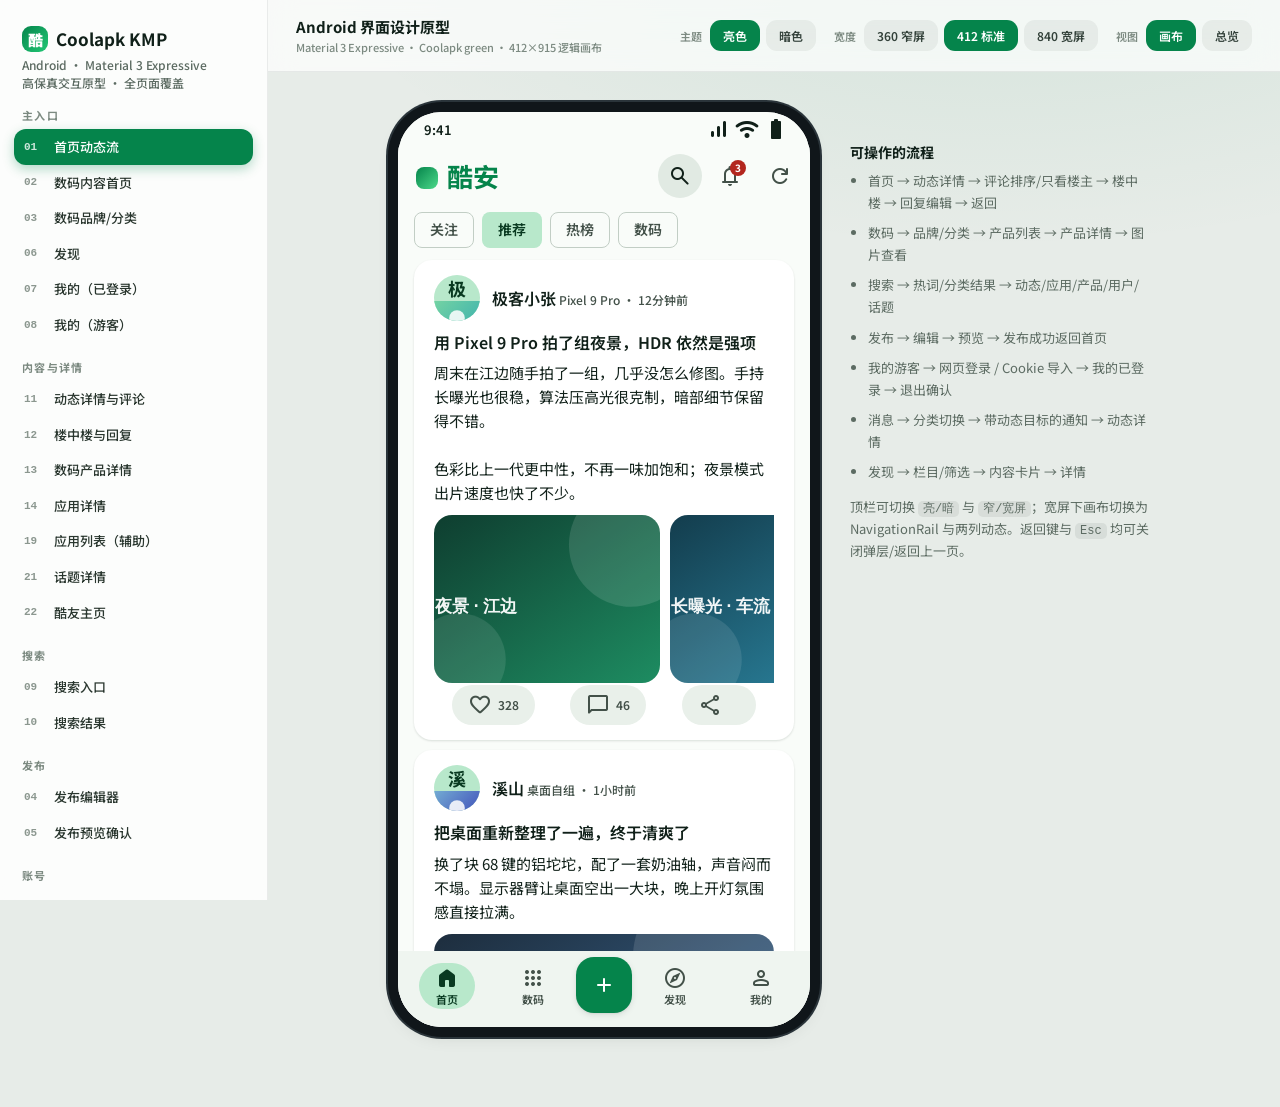
==== docs/design/prototype/index.html @ 5c1fb680 "fix(android): 网页版兜底失败时透出真实原因并加日志 用户反馈兜底仍失败但只看到「网页版动态也未能加载」，看不出原因。补齐可诊断性， 并修掉一个真实的文案缺口：  - 动态本身不可见时（如" ====
<!DOCTYPE html>
<html lang="zh-CN" data-theme="light">
<head>
  <meta charset="UTF-8">
  <meta name="viewport" content="width=device-width, initial-scale=1.0">
  <title>Coolapk KMP · Android 界面设计原型（Material 3 Expressive）</title>
  <link rel="preconnect" href="https://fonts.googleapis.com">
  <link rel="preconnect" href="https://fonts.gstatic.com" crossorigin>
  <link href="https://fonts.googleapis.com/css2?family=Material+Symbols+Rounded:opsz,wght,FILL,GRAD@20..48,100..700,0..1,-50..200&display=swap" rel="stylesheet">
  <link href="https://fonts.googleapis.com/css2?family=Noto+Sans+SC:wght@400;500;700;900&display=swap" rel="stylesheet">
  <link rel="stylesheet" href="styles.css">
</head>
<body data-view="canvas">

  <div class="shell">
    <!-- 页面目录 -->
    <aside class="catalog">
      <h1><span class="brand-mark">酷</span>Coolapk KMP</h1>
      <div class="sub">Android · Material 3 Expressive<br>高保真交互原型 · 全页面覆盖</div>
      <div id="catalog-list"></div>
      <div class="group-label">说明</div>
      <div style="padding:0 8px;font:400 12px/1.7 var(--font);color:#66746B">
        画布内为虚构演示数据，所有发布、登录、点赞均为原型反馈，不调用真实接口。
      </div>
    </aside>

    <!-- 舞台 -->
    <main class="stage">
      <header class="toolbar">
        <div class="title">
          Android 界面设计原型
          <small>Material 3 Expressive · Coolapk green · 412×915 逻辑画布</small>
        </div>
        <div class="ctl-group">
          <span>主题</span>
          <button class="ctl active" data-vtheme="light">亮色</button>
          <button class="ctl" data-vtheme="dark">暗色</button>
        </div>
        <div class="ctl-group">
          <span>宽度</span>
          <button class="ctl" data-vwidth="360">360 窄屏</button>
          <button class="ctl active" data-vwidth="412">412 标准</button>
          <button class="ctl" data-vwidth="840">840 宽屏</button>
        </div>
        <div class="ctl-group">
          <span>视图</span>
          <button class="ctl active" data-vview="canvas">画布</button>
          <button class="ctl" data-vview="overview">总览</button>
        </div>
      </header>

      <div class="stage-body">
        <div class="device-wrap">
          <div class="device" id="device" data-width="412"></div>
        </div>
        <div class="stage-note">
          <h3>可操作的流程</h3>
          <ul>
            <li>首页 → 动态详情 → 评论排序/只看楼主 → 楼中楼 → 回复编辑 → 返回</li>
            <li>数码 → 品牌/分类 → 产品列表 → 产品详情 → 图片查看</li>
            <li>搜索 → 热词/分类结果 → 动态/应用/产品/用户/话题</li>
            <li>发布 → 编辑 → 预览 → 发布成功返回首页</li>
            <li>我的游客 → 网页登录 / Cookie 导入 → 我的已登录 → 退出确认</li>
            <li>消息 → 分类切换 → 带动态目标的通知 → 动态详情</li>
            <li>发现 → 栏目/筛选 → 内容卡片 → 详情</li>
          </ul>
          <p>顶栏可切换 <code>亮/暗</code> 与 <code>窄/宽屏</code>；宽屏下画布切换为 NavigationRail 与两列动态。返回键与 <code>Esc</code> 均可关闭弹层/返回上一页。</p>
        </div>
      </div>

      <div class="overview" id="overview"></div>
    </main>
  </div>

  <script src="app.js"></script>
</body>
</html>
---- docs/design/prototype/styles.css ----
/* =========================================================================
   Coolapk KMP · Android Material 3 Expressive 原型
   设计令牌 + 组件样式。画布外为浏览器壳，画布内模拟原生 Android。
   ========================================================================= */

/* ---------- 设计令牌 ---------- */
:root {
  /* 品牌色 · 亮色 */
  --primary: #05844B;
  --on-primary: #FFFFFF;
  --primary-container: #D1F5DF;
  --on-primary-container: #102019;
  --secondary: #2E7D5B;
  --on-secondary: #FFFFFF;
  --secondary-container: #B8E8CB;
  --on-secondary-container: #093A21;
  --tertiary: #7B5C30;
  --on-tertiary: #FFFFFF;
  --tertiary-container: #FFE1B2;
  --on-tertiary-container: #412900;

  --background: #F9FCF9;
  --surface: #F9FCF9;
  --surface-lowest: #FFFFFF;
  --surface-low: #F3F8F4;
  --surface-container: #EFF5F0;
  --surface-high: #E9F0EA;
  --surface-highest: #E1EAE3;

  --on-surface: #102019;
  --on-surface-variant: #435149;
  --outline: #738278;
  --outline-variant: #C2CEC5;
  --scrim: rgba(16, 32, 25, 0.42);

  --error: #B3261E;
  --error-container: #F9DEDC;
  --on-error-container: #410E0B;

  /* 形状层级 */
  --r-xs: 8px;
  --r-sm: 12px;
  --r-md: 18px;
  --r-lg: 26px;
  --r-xl: 34px;
  --r-full: 999px;

  /* 间距 */
  --sp-1: 4px;
  --sp-2: 8px;
  --sp-3: 12px;
  --sp-4: 16px;
  --sp-5: 20px;
  --sp-6: 24px;
  --sp-8: 32px;

  /* 字号层级 */
  --t-display: 600 40px/1.15 var(--font);
  --t-headline-lg: 600 30px/1.2 var(--font);
  --t-headline-sm: 600 24px/1.25 var(--font);
  --t-title-lg: 600 22px/1.3 var(--font);
  --t-title-md: 600 16px/1.4 var(--font);
  --t-body-lg: 400 15px/1.6 var(--font);
  --t-body-md: 400 14px/1.55 var(--font);
  --t-label-lg: 500 14px/1.4 var(--font);
  --t-label-md: 500 12px/1.35 var(--font);
  --t-label-sm: 600 11px/1.3 var(--font);

  --font: "Noto Sans SC", -apple-system, BlinkMacSystemFont, "PingFang SC",
    "HarmonyOS Sans SC", "Microsoft YaHei", sans-serif;
  --font-mono: "SF Mono", ui-monospace, "Roboto Mono", monospace;

  /* 动效 */
  --motion: cubic-bezier(0.2, 0, 0, 1);
  --motion-fast: 160ms var(--motion);
  --motion-mid: 260ms var(--motion);
  --motion-slow: 420ms var(--motion);

  --shadow-1: 0 1px 2px rgba(16, 32, 25, 0.08), 0 1px 3px rgba(16, 32, 25, 0.06);
  --shadow-2: 0 2px 6px rgba(16, 32, 25, 0.10), 0 1px 2px rgba(16, 32, 25, 0.06);
  --shadow-3: 0 6px 20px rgba(16, 32, 25, 0.16), 0 2px 6px rgba(16, 32, 25, 0.08);
}

[data-theme="dark"] {
  --primary: #22C875;
  --on-primary: #00391D;
  --primary-container: #173A29;
  --on-primary-container: #B5F2C9;
  --secondary: #8BD5A5;
  --on-secondary: #093A21;
  --secondary-container: #244B34;
  --on-secondary-container: #B6DDC0;
  --tertiary: #EDC58E;
  --on-tertiary: #462D00;
  --tertiary-container: #5D421B;
  --on-tertiary-container: #FFDEAD;

  --background: #101512;
  --surface: #101512;
  --surface-lowest: #0B100D;
  --surface-low: #151D18;
  --surface-container: #19221C;
  --surface-high: #232D26;
  --surface-highest: #2D382F;

  --on-surface: #E0E9E1;
  --on-surface-variant: #B9C9BC;
  --outline: #899B8D;
  --outline-variant: #3D4A40;
  --scrim: rgba(0, 0, 0, 0.6);

  --error: #F2B8B5;
  --error-container: #8C1D18;
  --on-error-container: #F9DEDC;

  --shadow-1: 0 1px 2px rgba(0, 0, 0, 0.4);
  --shadow-2: 0 2px 8px rgba(0, 0, 0, 0.5);
  --shadow-3: 0 8px 24px rgba(0, 0, 0, 0.6);
}

/* ---------- 基础 ---------- */
* { box-sizing: border-box; }
html, body { margin: 0; padding: 0; }
body {
  font-family: var(--font);
  color: #102019;
  background: #E7ECE8;
  -webkit-font-smoothing: antialiased;
}
.material-symbols-rounded {
  font-family: "Material Symbols Rounded";
  font-weight: normal;
  font-style: normal;
  font-size: 24px;
  line-height: 1;
  letter-spacing: normal;
  text-transform: none;
  display: inline-block;
  white-space: nowrap;
  word-wrap: normal;
  direction: ltr;
  font-variation-settings: "FILL" 0, "wght" 400, "GRAD" 0, "opsz" 24;
  -webkit-font-feature-settings: "liga";
  -webkit-font-smoothing: antialiased;
}
.ms-fill { font-variation-settings: "FILL" 1, "wght" 400, "GRAD" 0, "opsz" 24; }
button { font-family: inherit; cursor: pointer; border: none; background: none; }

/* =========================================================================
   浏览器壳（画布外）
   ========================================================================= */
.shell {
  display: grid;
  grid-template-columns: 268px 1fr;
  min-height: 100vh;
  background:
    radial-gradient(1200px 600px at 78% -10%, rgba(5, 132, 75, 0.10), transparent 60%),
    #E7ECE8;
}
.catalog {
  background: rgba(255, 255, 255, 0.86);
  backdrop-filter: saturate(140%) blur(14px);
  border-right: 1px solid rgba(16, 32, 25, 0.08);
  padding: 20px 14px 40px;
  height: 100vh;
  overflow-y: auto;
  position: sticky;
  top: 0;
}
.catalog h1 {
  font: 700 17px/1.3 var(--font);
  margin: 6px 8px 2px;
  color: #102019;
  display: flex;
  align-items: center;
  gap: 8px;
}
.catalog h1 .brand-mark {
  width: 26px; height: 26px; border-radius: 9px;
  background: linear-gradient(135deg, #05844B, #22C875);
  display: grid; place-items: center; color: #fff;
  font: 900 15px var(--font);
}
.catalog .sub {
  font: 500 12px/1.5 var(--font);
  color: #5C6B62;
  margin: 4px 8px 18px;
}
.catalog .group-label {
  font: 700 11px/1 var(--font);
  letter-spacing: .12em;
  text-transform: uppercase;
  color: #7C8A81;
  margin: 20px 8px 8px;
}
.catalog .group-label:first-of-type { margin-top: 6px; }
.cat-item {
  display: flex;
  align-items: center;
  gap: 10px;
  width: 100%;
  padding: 9px 10px;
  border-radius: 12px;
  text-align: left;
  color: #29362E;
  font: 500 13px/1.35 var(--font);
  transition: background var(--motion-fast);
}
.cat-item .idx {
  font: 700 11px var(--font-mono);
  color: #8B978F;
  min-width: 20px;
}
.cat-item:hover { background: rgba(5, 132, 75, 0.08); }
.cat-item.active {
  background: #05844B;
  color: #fff;
  box-shadow: 0 4px 12px rgba(5, 132, 75, 0.3);
}
.cat-item.active .idx { color: rgba(255, 255, 255, 0.8); }

.stage { display: flex; flex-direction: column; min-height: 100vh; min-width: 0; }
.toolbar {
  display: flex;
  align-items: center;
  gap: 18px;
  flex-wrap: wrap;
  padding: 16px 28px;
  border-bottom: 1px solid rgba(16, 32, 25, 0.08);
  background: rgba(255, 255, 255, 0.7);
  backdrop-filter: saturate(140%) blur(14px);
  position: sticky; top: 0; z-index: 30;
}
.toolbar .title { font: 700 15px var(--font); color: #102019; margin-right: auto; }
.toolbar .title small { display: block; font: 500 11px var(--font); color: #7C8A81; margin-top: 2px; }
.ctl-group { display: flex; align-items: center; gap: 6px; }
.ctl-group > span { font: 600 11px var(--font); color: #7C8A81; margin-right: 2px; }
.ctl {
  padding: 7px 13px;
  border-radius: 11px;
  font: 600 12px var(--font);
  color: #33413A;
  background: rgba(16, 32, 25, 0.06);
  transition: all var(--motion-fast);
  display: inline-flex; align-items: center; gap: 6px;
}
.ctl:hover { background: rgba(16, 32, 25, 0.12); }
.ctl.active { background: #05844B; color: #fff; }

.stage-body {
  flex: 1;
  display: flex;
  align-items: flex-start;
  justify-content: center;
  padding: 40px 28px 80px;
  gap: 40px;
  min-width: 0;
}
.stage-note {
  max-width: 300px;
  font: 400 13px/1.7 var(--font);
  color: #5C6B62;
  padding-top: 30px;
}
.stage-note h3 { font: 700 14px var(--font); color: #102019; margin: 0 0 8px; }
.stage-note ul { margin: 0; padding-left: 18px; }
.stage-note li { margin-bottom: 8px; }
.stage-note code {
  font: 500 12px var(--font-mono);
  background: rgba(16, 32, 25, 0.07);
  padding: 1px 5px; border-radius: 5px;
}

/* 总览 */
.overview {
  display: none;
  grid-column: 2;
  padding: 28px;
  gap: 22px;
  grid-template-columns: repeat(auto-fill, minmax(240px, 1fr));
}
body[data-view="overview"] .overview { display: grid; }
body[data-view="overview"] .stage-body { display: none; }
.ov-card {
  background: #fff;
  border-radius: 18px;
  padding: 14px;
  box-shadow: var(--shadow-2);
  cursor: pointer;
  transition: transform var(--motion-mid), box-shadow var(--motion-mid);
  text-align: left;
}
.ov-card:hover { transform: translateY(-4px); box-shadow: var(--shadow-3); }
.ov-card .n { font: 700 11px var(--font-mono); color: #05844B; }
.ov-card .t { font: 700 14px var(--font); color: #102019; margin: 4px 0 6px; }
.ov-card .d { font: 400 12px/1.5 var(--font); color: #66746B; }

/* =========================================================================
   设备画布
   ========================================================================= */
.device-wrap { flex-shrink: 0; }
.device {
  --dw: 412px;
  --dh: 915px;
  width: var(--dw);
  height: var(--dh);
  background: var(--background);
  color: var(--on-surface);
  border-radius: 44px;
  overflow: hidden;
  position: relative;
  box-shadow:
    0 0 0 10px #10161A,
    0 0 0 12px #2A343A,
    var(--shadow-3);
  display: flex;
  flex-direction: column;
  transition: width var(--motion-slow), height var(--motion-slow);
  font: var(--t-body-md);
}
.device[data-width="360"] { --dw: 360px; }
.device[data-width="840"] { --dw: 840px; --dh: 800px; border-radius: 32px; }

/* 状态栏 */
.statusbar {
  height: 34px;
  flex-shrink: 0;
  display: flex;
  align-items: center;
  justify-content: space-between;
  padding: 0 22px 0 26px;
  font: 600 13px var(--font);
  color: var(--on-surface);
  background: var(--surface);
  position: relative;
  z-index: 5;
}
.statusbar .sb-right { display: flex; align-items: center; gap: 5px; }
.statusbar .ms { font-size: 16px; }
.device[data-width="840"] .statusbar { height: 30px; }

/* 应用主体 */
.app {
  flex: 1;
  display: flex;
  min-height: 0;
  background: var(--surface);
  position: relative;
}
.nav-rail { display: none; }
.device[data-width="840"] .nav-rail {
  display: flex;
  flex-direction: column;
  gap: 4px;
  padding: 12px 10px;
  width: 96px;
  flex-shrink: 0;
  background: var(--surface-container);
  border-right: 1px solid var(--outline-variant);
}
.nav-rail .rail-item {
  display: flex; flex-direction: column; align-items: center; gap: 3px;
  padding: 10px 4px; border-radius: 18px;
  color: var(--on-surface-variant);
  font: var(--t-label-sm); font-weight: 600;
  transition: all var(--motion-fast);
}
.nav-rail .rail-item .ms { font-size: 24px; }
.nav-rail .rail-item.active {
  background: var(--secondary-container);
  color: var(--on-secondary-container);
}
.nav-rail .rail-publish {
  margin: 8px auto;
  width: 56px; height: 56px; border-radius: 18px;
  background: var(--primary); color: var(--on-primary);
  display: grid; place-items: center;
  box-shadow: var(--shadow-2);
}
.nav-rail .rail-publish .ms { font-size: 28px; }

.app-main {
  flex: 1;
  display: flex;
  flex-direction: column;
  min-width: 0;
  min-height: 0;
  position: relative;
}

/* 顶栏 */
.appbar {
  flex-shrink: 0;
  height: 60px;
  display: flex;
  align-items: center;
  gap: 6px;
  padding: 0 8px 0 18px;
  background: var(--surface);
  position: relative;
  z-index: 6;
}
.appbar.immersive { background: transparent; }
.appbar .ab-title {
  font: var(--t-headline-sm);
  font-weight: 700;
  color: var(--on-surface);
  margin-right: auto;
  white-space: nowrap;
  overflow: hidden;
  text-overflow: ellipsis;
}
.appbar .ab-title.brand { color: var(--primary); font-size: 26px; letter-spacing: -0.5px; }
.appbar .ab-title.brand::before {
  content: ""; display: inline-block; width: 22px; height: 22px;
  border-radius: 8px; margin-right: 9px; vertical-align: -2px;
  background: linear-gradient(135deg, var(--primary), #4CD98A);
}
.appbar .ab-sub { font: var(--t-label-sm); color: var(--on-surface-variant); }

/* 滚动内容 */
.screen {
  flex: 1;
  overflow-y: auto;
  overflow-x: hidden;
  scrollbar-width: none;
  position: relative;
}
.screen::-webkit-scrollbar { display: none; }
.screen.enter { animation: screenIn var(--motion-mid) both; }
@keyframes screenIn {
  from { opacity: 0; transform: translateX(14px); }
  to { opacity: 1; transform: none; }
}
.screen.back { animation: screenBack var(--motion-mid) both; }
@keyframes screenBack {
  from { opacity: 0; transform: translateX(-14px); }
  to { opacity: 1; transform: none; }
}
.pad { padding: var(--sp-4); }
.pad-x { padding-left: var(--sp-4); padding-right: var(--sp-4); }
.stack > * + * { margin-top: var(--sp-3); }
.center-box { display: grid; place-items: center; padding: 48px 24px; text-align: center; }

/* 底部导航 */
.bottom-nav {
  flex-shrink: 0;
  height: 76px;
  background: var(--surface-container);
  display: flex;
  align-items: center;
  justify-content: space-around;
  padding: 0 6px 8px;
  position: relative;
  z-index: 6;
}
.device[data-width="840"] .bottom-nav { display: none; }
.nav-item {
  flex: 1;
  display: flex;
  flex-direction: column;
  align-items: center;
  gap: 3px;
  padding: 8px 0 6px;
  color: var(--on-surface-variant);
  font: var(--t-label-sm);
  font-weight: 600;
  border-radius: var(--r-full);
  transition: color var(--motion-fast);
}
.nav-item .nav-pill {
  display: flex; flex-direction: column; align-items: center; gap: 2px;
  padding: 3px 16px; border-radius: var(--r-full);
  transition: background var(--motion-mid);
}
.nav-item.active { color: var(--on-secondary-container); }
.nav-item.active .nav-pill { background: var(--secondary-container); }
.nav-item .ms { font-size: 24px; }
.nav-publish {
  flex: 0 0 auto;
  width: 56px; height: 56px; border-radius: 18px;
  background: var(--primary); color: var(--on-primary);
  display: grid; place-items: center;
  box-shadow: var(--shadow-2);
  transition: transform var(--motion-fast), border-radius var(--motion-mid);
}
.nav-publish:active { transform: scale(0.94); border-radius: var(--r-full); }
.nav-publish .ms { font-size: 27px; }

/* =========================================================================
   通用组件
   ========================================================================= */
.card {
  background: var(--surface-lowest);
  border-radius: var(--r-md);
  box-shadow: var(--shadow-1);
  overflow: hidden;
}
.card.tonal { background: var(--surface-container); box-shadow: none; }
.card.outlined { background: var(--surface); box-shadow: none; border: 1px solid var(--outline-variant); }
.press { transition: transform var(--motion-fast), background var(--motion-fast); }
.press:active { transform: scale(0.985); }

/* 分段卡片容器（首尾大圆角、中间小圆角） */
.group { background: var(--surface-lowest); border-radius: var(--r-lg); overflow: hidden; box-shadow: var(--shadow-1); }
.group > * + * { border-top: 1px solid var(--outline-variant); }

/* 头像 */
.avatar {
  border-radius: 50%;
  flex-shrink: 0;
  display: grid; place-items: center;
  background: var(--secondary-container);
  color: var(--on-secondary-container);
  font-weight: 700;
  overflow: hidden;
  position: relative;
}
.avatar img { width: 100%; height: 100%; object-fit: cover; display: block; }
.avatar.a46 { width: 46px; height: 46px; font-size: 18px; }
.avatar.a38 { width: 38px; height: 38px; font-size: 15px; }
.avatar.a44 { width: 44px; height: 44px; font-size: 17px; }
.avatar.a76 { width: 76px; height: 76px; font-size: 30px; }
.avatar.a92 { width: 92px; height: 92px; font-size: 36px; }
.avatar.squircle { border-radius: 15px; }
.avatar.a68 { width: 68px; height: 68px; font-size: 30px; border-radius: 22px; }

/* 图标按钮 */
.icon-btn {
  width: 44px; height: 44px;
  border-radius: var(--r-full);
  display: grid; place-items: center;
  color: var(--on-surface-variant);
  transition: background var(--motion-fast), color var(--motion-fast);
  position: relative;
}
.icon-btn:hover { background: rgba(16,32,25,0.06); }
[data-theme="dark"] .icon-btn:hover { background: rgba(255,255,255,0.08); }
.icon-btn.tonal { background: var(--surface-highest); color: var(--on-surface); }
.icon-btn .ms { font-size: 24px; }
.icon-btn.small { width: 36px; height: 36px; }
.icon-btn.small .ms { font-size: 20px; }
.icon-btn .badge {
  position: absolute; top: 6px; right: 6px;
  min-width: 16px; height: 16px; padding: 0 4px;
  border-radius: var(--r-full);
  background: var(--error); color: #fff;
  font: 700 10px/16px var(--font);
  text-align: center;
}

/* 按钮 */
.btn {
  display: inline-flex; align-items: center; justify-content: center; gap: 7px;
  height: 48px; padding: 0 24px;
  border-radius: var(--r-full);
  font: var(--t-label-lg); font-weight: 600;
  transition: transform var(--motion-fast), background var(--motion-fast), box-shadow var(--motion-fast);
}
.btn:active { transform: scale(0.96); }
.btn .ms { font-size: 20px; }
.btn-filled { background: var(--primary); color: var(--on-primary); }
.btn-filled:hover { box-shadow: var(--shadow-2); }
.btn-tonal { background: var(--secondary-container); color: var(--on-secondary-container); }
.btn-outlined { border: 1px solid var(--outline); color: var(--on-surface); background: transparent; }
.btn-text { color: var(--primary); padding: 0 14px; }
.btn-sm { height: 38px; padding: 0 16px; font: var(--t-label-md); font-size: 13px; }
.btn-sm .ms { font-size: 18px; }
.btn-block { width: 100%; }
.btn:disabled { opacity: 0.4; pointer-events: none; }

/* 筛选胶囊 */
.chips { display: flex; gap: 8px; overflow-x: auto; scrollbar-width: none; padding: 2px 16px; }
.chips::-webkit-scrollbar { display: none; }
.chips.plain { padding: 0; flex-wrap: wrap; }
.chip {
  flex-shrink: 0;
  height: 36px; padding: 0 15px;
  border-radius: var(--r-xs);
  border: 1px solid var(--outline-variant);
  background: transparent;
  color: var(--on-surface-variant);
  font: var(--t-label-lg); font-weight: 600;
  display: inline-flex; align-items: center; gap: 6px;
  transition: all var(--motion-fast);
}
.chip .ms { font-size: 18px; }
.chip .dot { width: 8px; height: 8px; border-radius: 50%; background: var(--primary); }
.chip.selected { background: var(--secondary-container); color: var(--on-secondary-container); border-color: transparent; }
.chip:active { transform: scale(0.95); }

/* 标签页 */
.tabs {
  display: flex; gap: 4px; overflow-x: auto; scrollbar-width: none;
  border-bottom: 1px solid var(--outline-variant);
  padding: 0 12px;
}
.tabs::-webkit-scrollbar { display: none; }
.tab {
  flex-shrink: 0;
  padding: 14px 16px 12px;
  font: var(--t-label-lg); font-weight: 600;
  color: var(--on-surface-variant);
  position: relative;
  transition: color var(--motion-fast);
  white-space: nowrap;
}
.tab.active { color: var(--primary); }
.tab.active::after {
  content: ""; position: absolute; left: 14px; right: 14px; bottom: 0;
  height: 3px; border-radius: 3px 3px 0 0; background: var(--primary);
  animation: tabIn var(--motion-mid) both;
}
@keyframes tabIn { from { transform: scaleX(0.3); opacity: 0; } to { transform: none; opacity: 1; } }

/* 分段控件 */
.segmented {
  display: inline-flex; padding: 4px; gap: 2px;
  background: var(--surface-highest); border-radius: var(--r-full);
}
.segmented button {
  padding: 8px 20px; border-radius: var(--r-full);
  font: var(--t-label-lg); font-weight: 600; color: var(--on-surface-variant);
  transition: all var(--motion-mid);
}
.segmented button.active { background: var(--primary); color: var(--on-primary); }

/* 区块标题 */
.section {
  display: flex; align-items: baseline; gap: 8px;
  padding: 20px 16px 10px;
}
.section .s-title { font: var(--t-title-lg); font-weight: 700; margin-right: auto; }
.section .s-action { font: var(--t-label-md); color: var(--primary); font-weight: 600; display: inline-flex; align-items: center; gap: 2px; }
.section .s-action .ms { font-size: 16px; }
.section.plain { padding-left: 0; padding-right: 0; }

/* 动态卡片 */
.feed-card {
  background: var(--surface-lowest);
  border-radius: var(--r-md);
  overflow: hidden;
  box-shadow: var(--shadow-1);
  transition: transform var(--motion-fast);
  text-align: left;
  width: 100%;
  display: block;
}
.feed-card:active { transform: scale(0.99); }
.feed-card .fc-inner { padding: 14px; }
.feed-head { display: flex; align-items: center; gap: 12px; }
.feed-head .fh-main { flex: 1; min-width: 0; }
.feed-head .fh-name { font: var(--t-title-md); font-weight: 600; color: var(--on-surface); }
.feed-head .fh-meta { font: var(--t-label-md); color: var(--on-surface-variant); margin-top: 2px; overflow: hidden; text-overflow: ellipsis; white-space: nowrap; }
.feed-title { font: var(--t-title-md); font-weight: 600; margin-top: 10px; color: var(--on-surface); }
.feed-body { font: var(--t-body-lg); color: var(--on-surface); margin-top: 8px; white-space: pre-line; }
.feed-body.clamp3 { display: -webkit-box; -webkit-line-clamp: 3; -webkit-box-orient: vertical; overflow: hidden; }
.feed-body.clamp8 { display: -webkit-box; -webkit-line-clamp: 8; -webkit-box-orient: vertical; overflow: hidden; }
.feed-media { margin-top: 10px; border-radius: var(--r-md); overflow: hidden; position: relative; }
.feed-media img { width: 100%; display: block; aspect-ratio: 16/9; object-fit: cover; }
.feed-media .badge-count {
  position: absolute; right: 10px; bottom: 10px;
  background: rgba(0,0,0,0.55); color: #fff;
  font: var(--t-label-md); padding: 3px 9px; border-radius: var(--r-full);
}
.feed-gallery { display: flex; gap: 10px; overflow-x: auto; scrollbar-width: none; margin-top: 10px; padding-bottom: 2px; }
.feed-gallery::-webkit-scrollbar { display: none; }
.feed-gallery .gi { width: 226px; height: 168px; border-radius: var(--r-md); object-fit: cover; flex-shrink: 0; }
.feed-divider { height: 1px; background: var(--outline-variant); margin: 12px 0 8px; opacity: 0.7; }
.feed-actions { display: flex; align-items: center; justify-content: space-around; }
.feed-action {
  display: inline-flex; align-items: center; gap: 6px;
  min-width: 74px; height: 40px; padding: 0 16px;
  border-radius: var(--r-full);
  background: var(--surface-high);
  color: var(--on-surface-variant);
  font: var(--t-label-md); font-weight: 600;
  transition: all var(--motion-fast);
}
.feed-action .ms { font-size: 19px; }
.feed-action:active { transform: scale(0.93); }
.feed-action.liked { color: var(--error); background: var(--error-container); }
.feed-action.liked .ms { font-variation-settings: "FILL" 1; }

/* 列表项 */
.list-row {
  display: flex; align-items: center; gap: 14px;
  padding: 14px 16px;
  text-align: left; width: 100%;
  transition: background var(--motion-fast);
}
.list-row:active { background: var(--surface-high); }
.list-row .lr-main { flex: 1; min-width: 0; }
.list-row .lr-title { font: var(--t-title-md); font-weight: 600; color: var(--on-surface); }
.list-row .lr-sub { font: var(--t-body-md); color: var(--on-surface-variant); margin-top: 3px; }
.list-row .lr-meta { font: var(--t-label-md); color: var(--on-surface-variant); margin-top: 4px; }
.list-row .ms.chev { color: var(--on-surface-variant); font-size: 22px; flex-shrink: 0; }

/* 搜索框 */
.searchbar {
  display: flex; align-items: center; gap: 10px;
  height: 52px; padding: 0 16px;
  background: var(--surface-high);
  border-radius: var(--r-full);
  color: var(--on-surface-variant);
}
.searchbar input {
  flex: 1; border: none; background: transparent; outline: none;
  font: var(--t-body-lg); color: var(--on-surface);
}
.searchbar input::placeholder { color: var(--on-surface-variant); }
.searchbar .ms { font-size: 22px; }

/* 统计数字 */
.stats { display: flex; gap: 34px; justify-content: center; }
.stat { text-align: center; }
.stat .v { font: var(--t-title-lg); font-weight: 800; color: var(--on-surface); }
.stat .l { font: var(--t-label-md); color: var(--on-surface-variant); margin-top: 2px; }

/* 规格表 */
.spec-row { display: flex; gap: 16px; padding: 12px 16px; font: var(--t-body-md); }
.spec-row .k { width: 96px; flex-shrink: 0; color: var(--on-surface-variant); }
.spec-row .v { flex: 1; color: var(--on-surface); }

/* 评论 */
.reply { padding: 14px 16px; }
.reply .r-head { display: flex; align-items: center; gap: 10px; }
.reply .r-name { font: 600 14px var(--font); color: var(--on-surface); }
.reply .r-meta { font: var(--t-label-md); color: var(--on-surface-variant); margin-top: 1px; }
.reply .r-body { font: var(--t-body-md); color: var(--on-surface); margin: 8px 0 0 48px; white-space: pre-line; }
.reply .r-foot { display: flex; align-items: center; gap: 18px; margin: 8px 0 0 48px; }
.reply .r-act { font: var(--t-label-md); color: var(--on-surface-variant); display: inline-flex; align-items: center; gap: 4px; font-weight: 600; }
.reply .r-act .ms { font-size: 17px; }
.reply .r-act.liked { color: var(--error); }
.reply .r-act.liked .ms { font-variation-settings: "FILL" 1; }
.thread-preview {
  margin: 8px 0 0 48px; padding: 10px 12px;
  background: var(--surface-container); border-radius: var(--r-sm);
  display: flex; flex-direction: column; gap: 4px;
}
.thread-preview .tp { font: var(--t-label-md); color: var(--on-surface-variant); white-space: nowrap; overflow: hidden; text-overflow: ellipsis; }
.badge-lz {
  font: 700 10px var(--font); color: var(--primary);
  background: var(--primary-container); padding: 1px 6px; border-radius: var(--r-xs);
}

/* 通知 */
.notif-row { display: flex; gap: 13px; padding: 15px 16px; text-align: left; width: 100%; align-items: flex-start; }
.notif-row:active { background: var(--surface-high); }
.notif-row .n-main { flex: 1; min-width: 0; }
.notif-row .n-top { display: flex; align-items: center; gap: 7px; }
.notif-row .n-name { font: 600 14px var(--font); }
.notif-row .n-dot { width: 7px; height: 7px; border-radius: 50%; background: var(--primary); }
.notif-row .n-time { font: var(--t-label-md); color: var(--on-surface-variant); margin-left: auto; }
.notif-row .n-msg { font: var(--t-body-md); color: var(--on-surface); margin-top: 3px; }
.notif-row .n-target {
  font: var(--t-label-md); color: var(--on-surface-variant); margin-top: 5px;
  background: var(--surface-container); padding: 7px 10px; border-radius: var(--r-xs);
  display: -webkit-box; -webkit-line-clamp: 2; -webkit-box-orient: vertical; overflow: hidden;
}

/* 结果行 */
.result-row { display: flex; gap: 14px; padding: 14px 16px; align-items: center; text-align: left; width: 100%; }
.result-row:active { background: var(--surface-high); }
.result-row .rr-icon {
  width: 56px; height: 56px; border-radius: var(--r-sm); flex-shrink: 0;
  background: var(--surface-high); display: grid; place-items: center;
  color: var(--secondary); overflow: hidden;
}
.result-row .rr-icon img { width: 100%; height: 100%; object-fit: cover; }
.result-row .rr-kind { font: var(--t-label-sm); color: var(--primary); font-weight: 700; letter-spacing: .04em; }
.result-row .rr-title { font: var(--t-title-md); font-weight: 600; margin-top: 2px; }
.result-row .rr-sub { font: var(--t-body-md); color: var(--on-surface-variant); margin-top: 2px; display: -webkit-box; -webkit-line-clamp: 2; -webkit-box-orient: vertical; overflow: hidden; }

/* 网格 */
.grid2 { display: grid; grid-template-columns: 1fr 1fr; gap: 12px; }
.brand-item {
  background: var(--surface-lowest); border-radius: var(--r-md);
  padding: 14px; text-align: center; box-shadow: var(--shadow-1);
  display: flex; flex-direction: column; align-items: center; gap: 8px;
}
.brand-item .bi-logo { width: 46px; height: 46px; border-radius: 14px; background: var(--primary-container); display: grid; place-items: center; color: var(--on-primary-container); font-weight: 800; }
.brand-item .bi-name { font: var(--t-label-lg); font-weight: 600; }

/* 数码左右布局 */
.library { display: flex; gap: 0; min-height: 0; }
.lib-rail { width: 92px; flex-shrink: 0; background: var(--surface-container); }
.lib-rail .li { padding: 15px 10px; text-align: center; font: 600 13px var(--font); color: var(--on-surface-variant); }
.lib-rail .li.active { background: var(--surface-lowest); color: var(--primary); border-radius: 0 var(--r-md) var(--r-md) 0; }
.lib-pane { flex: 1; min-width: 0; padding: 12px; }
.device[data-width="840"] .lib-rail { width: 200px; }
.device[data-width="840"] .lib-rail .li { text-align: left; padding: 15px 20px; border-radius: 0 var(--r-md) var(--r-md) 0; }

/* 动态列表（宽屏两列） */
.feed-list { display: flex; flex-direction: column; gap: 10px; }
.device[data-width="840"] .feed-list { display: grid; grid-template-columns: 1fr 1fr; gap: 12px; align-items: start; }
.device[data-width="840"] .content-narrow { max-width: 100%; }
.content-narrow { max-width: 900px; margin: 0 auto; }

/* 可编辑占位符 */
[contenteditable][data-placeholder]:empty::before {
  content: attr(data-placeholder);
  color: var(--on-surface-variant);
  pointer-events: none;
}

/* 空态 / 错误态 */
.state { display: flex; flex-direction: column; align-items: center; text-align: center; padding: 56px 28px; }
.state .st-icon {
  width: 72px; height: 72px; border-radius: 26px;
  background: var(--surface-container); color: var(--on-surface-variant);
  display: grid; place-items: center; margin-bottom: 16px;
}
.state .st-icon .ms { font-size: 36px; }
.state.primary .st-icon { background: var(--primary-container); color: var(--on-primary-container); }
.state .st-title { font: var(--t-title-lg); font-weight: 700; }
.state .st-detail { font: var(--t-body-md); color: var(--on-surface-variant); margin-top: 6px; max-width: 260px; }
.state .st-action { margin-top: 18px; }

/* 骨架 / 加载 */
.spinner {
  width: 30px; height: 30px; border-radius: 50%;
  border: 3px solid var(--surface-highest);
  border-top-color: var(--primary);
  animation: spin 0.8s linear infinite;
}
.spinner.sm { width: 20px; height: 20px; border-width: 2px; }
@keyframes spin { to { transform: rotate(360deg); } }
.loading-inline { display: flex; justify-content: center; padding: 26px; }
.skeleton {
  background: linear-gradient(90deg, var(--surface-container) 25%, var(--surface-high) 50%, var(--surface-container) 75%);
  background-size: 200% 100%;
  animation: shimmer 1.4s ease-in-out infinite;
  border-radius: var(--r-sm);
}
@keyframes shimmer { to { background-position: -200% 0; } }
.progress-line { height: 3px; background: var(--surface-highest); overflow: hidden; }
.progress-line i { display: block; width: 35%; height: 100%; background: var(--primary); border-radius: 3px; animation: indeterminate 1.2s var(--motion) infinite; }
@keyframes indeterminate { 0% { transform: translateX(-120%); } 100% { transform: translateX(420%); } }

/* 弹层 */
.scrim {
  position: absolute; inset: 0; background: var(--scrim);
  z-index: 40; display: grid; place-items: center;
  animation: fadeIn var(--motion-fast) both;
  padding: 24px;
}
@keyframes fadeIn { from { opacity: 0; } to { opacity: 1; } }
.dialog {
  width: 100%; max-width: 320px;
  background: var(--surface-high);
  border-radius: var(--r-xl);
  padding: 24px;
  box-shadow: var(--shadow-3);
  animation: dialogIn var(--motion-mid) both;
}
@keyframes dialogIn { from { opacity: 0; transform: scale(0.9) translateY(10px); } to { opacity: 1; transform: none; } }
.dialog .d-title { font: var(--t-headline-sm); font-size: 22px; font-weight: 700; }
.dialog .d-text { font: var(--t-body-md); color: var(--on-surface-variant); margin-top: 12px; }
.dialog .d-field {
  margin-top: 16px; border: 1px solid var(--outline); border-radius: var(--r-sm);
  padding: 12px 14px; min-height: 96px; font: var(--t-body-md); color: var(--on-surface-variant);
  background: var(--surface);
}
.dialog .d-support { font: var(--t-label-md); color: var(--on-surface-variant); margin-top: 8px; }
.dialog .d-actions { display: flex; justify-content: flex-end; gap: 6px; margin-top: 22px; }

/* 底部弹层 */
.sheet-scrim {
  position: absolute; inset: 0; background: var(--scrim);
  z-index: 45; display: flex; align-items: flex-end;
  animation: fadeIn var(--motion-fast) both;
}
.sheet {
  width: 100%; background: var(--surface-high);
  border-radius: var(--r-xl) var(--r-xl) 0 0;
  padding: 10px 16px 24px;
  animation: sheetIn var(--motion-mid) both;
  max-height: 80%; overflow-y: auto;
}
@keyframes sheetIn { from { transform: translateY(100%); } to { transform: none; } }
.sheet .handle { width: 34px; height: 4px; border-radius: 2px; background: var(--outline-variant); margin: 6px auto 16px; }

/* Snackbar */
.snackbar {
  position: absolute; left: 16px; right: 16px; bottom: 96px;
  background: #2B3A32; color: #EAF3EC;
  border-radius: var(--r-sm);
  padding: 15px 18px; font: var(--t-body-md);
  box-shadow: var(--shadow-3);
  display: flex; align-items: center; gap: 12px;
  z-index: 50;
  animation: snackIn var(--motion-mid) both;
}
.snackbar .ms { color: #7FE0A6; }
[data-theme="dark"] .snackbar { background: #E0E9E1; color: #102019; }
@keyframes snackIn { from { opacity: 0; transform: translateY(20px); } to { opacity: 1; transform: none; } }

/* 编辑器 */
.editor-field {
  min-height: 300px; font: var(--t-body-lg); color: var(--on-surface);
  white-space: pre-line; caret-color: var(--primary);
}
.editor-placeholder { color: var(--on-surface-variant); }
.counter { font: var(--t-label-md); color: var(--on-surface-variant); font-variant-numeric: tabular-nums; }
.counter.over { color: var(--error); font-weight: 700; }
.status-strip {
  display: flex; align-items: center; gap: 8px;
  background: var(--surface-container); border-radius: var(--r-sm);
  padding: 12px 14px; font: var(--t-body-md); color: var(--on-surface-variant);
}
.status-strip.warn { background: var(--error-container); color: var(--on-error-container); }
.status-strip .ms { font-size: 20px; }

/* 登录容器 */
.webview-frame {
  flex: 1; background: #F4F6F4; display: flex; flex-direction: column;
  align-items: center; justify-content: center; gap: 14px; color: #5C6B62;
  font: var(--t-body-md); position: relative;
}
.webview-frame .wv-card { background: #fff; border-radius: 14px; padding: 22px 26px; box-shadow: var(--shadow-1); text-align: center; }
.webview-frame .wv-card .ms { font-size: 40px; color: #05844B; }
.webview-frame .wv-host {
  position: absolute; bottom: 14px; left: 50%; transform: translateX(-50%);
  background: rgba(16,32,25,0.7); color: #fff; font: var(--t-label-md);
  padding: 5px 12px; border-radius: var(--r-full);
}

/* 图片查看器 */
.viewer { flex: 1; background: #0B100D; display: flex; flex-direction: column; color: #EAF3EC; }
.viewer .v-top { display: flex; align-items: center; padding: 8px 12px; gap: 8px; }
.viewer .v-title { font: var(--t-title-md); font-weight: 600; }
.viewer .v-stage { flex: 1; display: grid; place-items: center; padding: 16px; }
.viewer .v-stage img { max-width: 100%; max-height: 100%; border-radius: 8px; }
.viewer .v-bottom { display: flex; align-items: center; justify-content: space-between; padding: 18px 28px 26px; }
.viewer .v-counter { font: var(--t-label-lg); color: #B9C9BC; font-variant-numeric: tabular-nums; }
.viewer .icon-btn { color: #EAF3EC; }

/* 设计系统面板 */
.ds-row { padding: 16px; }
.ds-label { font: var(--t-label-sm); color: var(--on-surface-variant); letter-spacing: .08em; text-transform: uppercase; margin-bottom: 10px; }
.swatches { display: grid; grid-template-columns: repeat(3, 1fr); gap: 10px; }
.swatch { border-radius: var(--r-sm); overflow: hidden; box-shadow: var(--shadow-1); }
.swatch .sw-color { height: 56px; }
.swatch .sw-meta { padding: 7px 9px; background: var(--surface-lowest); }
.swatch .sw-name { font: 600 11px var(--font); }
.swatch .sw-hex { font: 400 10px var(--font-mono); color: var(--on-surface-variant); }
.type-sample { padding: 8px 0; border-bottom: 1px solid var(--outline-variant); }
.shape-row { display: flex; gap: 10px; align-items: flex-end; }
.shape-box { width: 54px; height: 54px; background: var(--secondary-container); }
.icon-cloud { display: flex; flex-wrap: wrap; gap: 14px; font-size: 26px; color: var(--on-surface-variant); }

/* 杂项 */
.row { display: flex; align-items: center; gap: 10px; }
.between { display: flex; align-items: center; justify-content: space-between; gap: 10px; }
.muted { color: var(--on-surface-variant); }
.small { font: var(--t-label-md); }
.grow { flex: 1; min-width: 0; }
.mt6 { margin-top: 6px; } .mt10 { margin-top: 10px; } .mt16 { margin-top: 16px; } .mt24 { margin-top: 24px; }
.pill-info {
  display: inline-flex; align-items: center; gap: 5px;
  background: var(--tertiary-container); color: var(--on-tertiary-container);
  font: var(--t-label-md); font-weight: 600; padding: 4px 10px; border-radius: var(--r-full);
}
.pill-info .ms { font-size: 15px; }
.rating-big { font: 800 40px var(--font); color: var(--tertiary); line-height: 1; }
.hr { height: 1px; background: var(--outline-variant); }
.divider-inset { height: 1px; background: var(--outline-variant); margin-left: 76px; }
.tag-list { display: flex; flex-wrap: wrap; gap: 8px; }
.tag { background: var(--surface-high); color: var(--on-surface-variant); font: var(--t-label-md); padding: 5px 11px; border-radius: var(--r-full); }
.rank-badge {
  width: 24px; height: 24px; border-radius: 8px; flex-shrink: 0;
  display: grid; place-items: center; font: 800 12px var(--font);
  background: var(--surface-high); color: var(--on-surface-variant);
}
.rank-badge.top { background: var(--primary); color: var(--on-primary); }
.rank-badge.top2 { background: var(--secondary-container); color: var(--on-secondary-container); }
.rank-badge.top3 { background: var(--tertiary-container); color: var(--on-tertiary-container); }
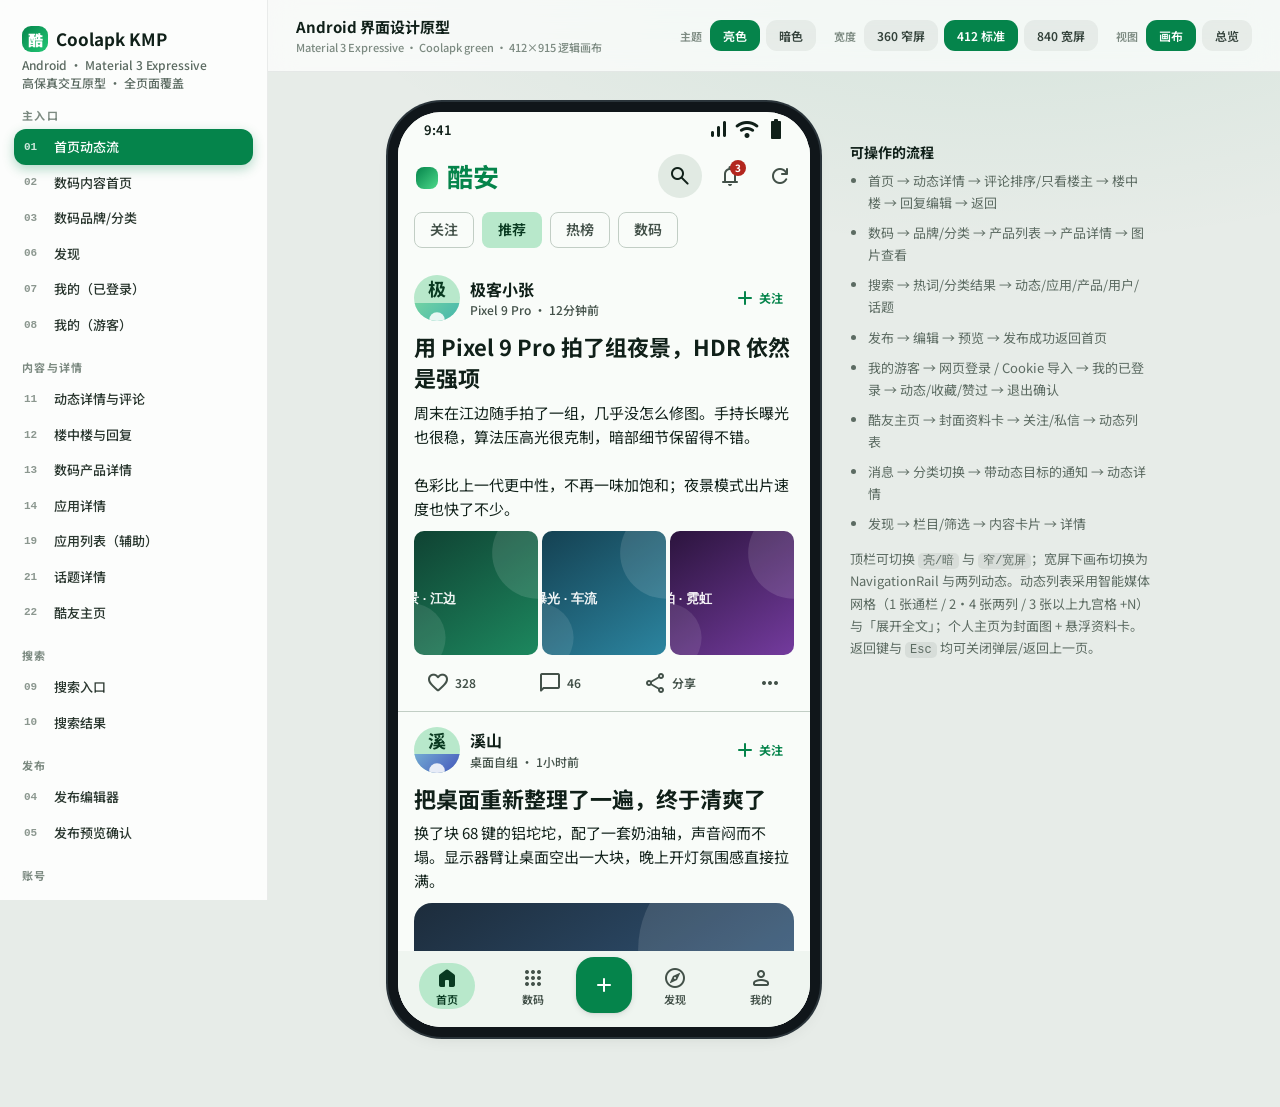
==== commit d458a752: "feat(design): 原型改版——封面资料卡与分隔线式信息流 个人主页改为封面图 + 悬浮资料卡（头像压边、认证标识、统计三格、动态/收藏/赞过分段 Tab）；动态列表由独立大圆角卡片改为分隔线" ====
--- a/docs/design/prototype/index.html
+++ b/docs/design/prototype/index.html
@@ -60,11 +60,12 @@
             <li>数码 → 品牌/分类 → 产品列表 → 产品详情 → 图片查看</li>
             <li>搜索 → 热词/分类结果 → 动态/应用/产品/用户/话题</li>
             <li>发布 → 编辑 → 预览 → 发布成功返回首页</li>
-            <li>我的游客 → 网页登录 / Cookie 导入 → 我的已登录 → 退出确认</li>
+            <li>我的游客 → 网页登录 / Cookie 导入 → 我的已登录 → 动态/收藏/赞过 → 退出确认</li>
+            <li>酷友主页 → 封面资料卡 → 关注/私信 → 动态列表</li>
             <li>消息 → 分类切换 → 带动态目标的通知 → 动态详情</li>
             <li>发现 → 栏目/筛选 → 内容卡片 → 详情</li>
           </ul>
-          <p>顶栏可切换 <code>亮/暗</code> 与 <code>窄/宽屏</code>；宽屏下画布切换为 NavigationRail 与两列动态。返回键与 <code>Esc</code> 均可关闭弹层/返回上一页。</p>
+          <p>顶栏可切换 <code>亮/暗</code> 与 <code>窄/宽屏</code>；宽屏下画布切换为 NavigationRail 与两列动态。动态列表采用智能媒体网格（1 张通栏 / 2·4 张两列 / 3 张以上九宫格 +N）与「展开全文」；个人主页为封面图 + 悬浮资料卡。返回键与 <code>Esc</code> 均可关闭弹层/返回上一页。</p>
         </div>
       </div>
 
--- a/docs/design/prototype/styles.css
+++ b/docs/design/prototype/styles.css
@@ -635,27 +635,55 @@
 .section .s-action .ms { font-size: 16px; }
 .section.plain { padding-left: 0; padding-right: 0; }
 
-/* 动态卡片 */
-.feed-card {
-  background: var(--surface-lowest);
-  border-radius: var(--r-md);
-  overflow: hidden;
-  box-shadow: var(--shadow-1);
-  transition: transform var(--motion-fast);
-  text-align: left;
-  width: 100%;
-  display: block;
-}
-.feed-card:active { transform: scale(0.99); }
-.feed-card .fc-inner { padding: 14px; }
-.feed-head { display: flex; align-items: center; gap: 12px; }
+/* 动态信息流（去卡片 · 分隔线） */
+.feed-item {
+  display: block; text-align: left; width: 100%;
+  padding: 15px 16px 8px;
+  background: var(--surface);
+  transition: background var(--motion-fast);
+}
+.feed-item:active { background: var(--surface-low); }
+.feed-head { display: flex; align-items: center; gap: 10px; }
 .feed-head .fh-main { flex: 1; min-width: 0; }
-.feed-head .fh-name { font: var(--t-title-md); font-weight: 600; color: var(--on-surface); }
+.feed-head .fh-name { font: var(--t-title-md); font-weight: 700; color: var(--on-surface); }
 .feed-head .fh-meta { font: var(--t-label-md); color: var(--on-surface-variant); margin-top: 2px; overflow: hidden; text-overflow: ellipsis; white-space: nowrap; }
-.feed-title { font: var(--t-title-md); font-weight: 600; margin-top: 10px; color: var(--on-surface); }
+.fh-follow {
+  flex-shrink: 0;
+  display: inline-flex; align-items: center; gap: 2px;
+  height: 32px; padding: 0 11px; border-radius: var(--r-full);
+  color: var(--primary); font: var(--t-label-md); font-weight: 700;
+  transition: background var(--motion-fast);
+}
+.fh-follow .ms { font-size: 17px; }
+.fh-follow:active { background: var(--primary-container); }
+.feed-title { font: var(--t-title-lg); font-weight: 700; margin-top: 10px; color: var(--on-surface); line-height: 1.4; }
 .feed-body { font: var(--t-body-lg); color: var(--on-surface); margin-top: 8px; white-space: pre-line; }
+.feed-body.clamp { display: -webkit-box; -webkit-line-clamp: 4; -webkit-box-orient: vertical; overflow: hidden; }
 .feed-body.clamp3 { display: -webkit-box; -webkit-line-clamp: 3; -webkit-box-orient: vertical; overflow: hidden; }
 .feed-body.clamp8 { display: -webkit-box; -webkit-line-clamp: 8; -webkit-box-orient: vertical; overflow: hidden; }
+.feed-more { margin-top: 5px; color: var(--primary); font: var(--t-label-lg); font-weight: 700; }
+
+/* 智能媒体网格：1 张通栏 / 2·4 张两列 / 其余三列九宫格 */
+.mg { margin-top: 10px; display: grid; gap: 4px; }
+.mg-cell { position: relative; border-radius: 10px; overflow: hidden; background: var(--surface-high); }
+.mg-cell img { width: 100%; height: 100%; object-fit: cover; display: block; }
+.mg-1 { grid-template-columns: 1fr; }
+.mg-1 .mg-cell { border-radius: var(--r-md); aspect-ratio: 16/11; }
+.mg-c2 { grid-template-columns: 1fr 1fr; }
+.mg-c3 { grid-template-columns: repeat(3, 1fr); }
+.mg-c2 .mg-cell, .mg-c3 .mg-cell { aspect-ratio: 1 / 1; }
+.mg .badge-count {
+  position: absolute; right: 8px; bottom: 8px;
+  background: rgba(0,0,0,0.55); color: #fff;
+  font: var(--t-label-md); padding: 2px 8px; border-radius: var(--r-full);
+}
+.mg-more {
+  position: absolute; inset: 0;
+  display: grid; place-items: center;
+  background: rgba(0,0,0,0.52); color: #fff;
+  font: 700 20px var(--font);
+}
+
 .feed-media { margin-top: 10px; border-radius: var(--r-md); overflow: hidden; position: relative; }
 .feed-media img { width: 100%; display: block; aspect-ratio: 16/9; object-fit: cover; }
 .feed-media .badge-count {
@@ -666,20 +694,19 @@
 .feed-gallery { display: flex; gap: 10px; overflow-x: auto; scrollbar-width: none; margin-top: 10px; padding-bottom: 2px; }
 .feed-gallery::-webkit-scrollbar { display: none; }
 .feed-gallery .gi { width: 226px; height: 168px; border-radius: var(--r-md); object-fit: cover; flex-shrink: 0; }
-.feed-divider { height: 1px; background: var(--outline-variant); margin: 12px 0 8px; opacity: 0.7; }
-.feed-actions { display: flex; align-items: center; justify-content: space-around; }
+
+/* 动态操作行（扁平） */
+.feed-actions { display: flex; align-items: center; justify-content: space-between; margin-top: 8px; }
 .feed-action {
-  display: inline-flex; align-items: center; gap: 6px;
-  min-width: 74px; height: 40px; padding: 0 16px;
-  border-radius: var(--r-full);
-  background: var(--surface-high);
+  display: inline-flex; align-items: center; gap: 5px;
+  height: 40px; padding: 0 12px; border-radius: var(--r-full);
   color: var(--on-surface-variant);
   font: var(--t-label-md); font-weight: 600;
-  transition: all var(--motion-fast);
+  transition: background var(--motion-fast), color var(--motion-fast), transform var(--motion-fast);
 }
 .feed-action .ms { font-size: 19px; }
-.feed-action:active { transform: scale(0.93); }
-.feed-action.liked { color: var(--error); background: var(--error-container); }
+.feed-action:active { background: var(--surface-high); transform: scale(0.95); }
+.feed-action.liked { color: var(--error); }
 .feed-action.liked .ms { font-variation-settings: "FILL" 1; }
 
 /* 列表项 */
@@ -716,6 +743,66 @@
 .stat { text-align: center; }
 .stat .v { font: var(--t-title-lg); font-weight: 800; color: var(--on-surface); }
 .stat .l { font: var(--t-label-md); color: var(--on-surface-variant); margin-top: 2px; }
+
+/* 个人主页：封面图 + 悬浮资料卡 */
+.pf-cover { position: relative; height: 172px; background: var(--surface-container); }
+.pf-cover img { width: 100%; height: 100%; object-fit: cover; display: block; }
+.pf-cover::after {
+  content: ""; position: absolute; inset: 0; pointer-events: none;
+  background: linear-gradient(180deg, rgba(0,0,0,0.16), rgba(0,0,0,0) 42%, rgba(0,0,0,0.30));
+}
+.pf-cover-btn {
+  position: absolute; right: 14px; bottom: 14px; z-index: 2;
+  display: inline-flex; align-items: center; gap: 6px;
+  height: 36px; padding: 0 14px; border-radius: var(--r-full);
+  background: rgba(0,0,0,0.42); color: #fff;
+  font: var(--t-label-md); font-weight: 600;
+  backdrop-filter: blur(8px);
+  transition: transform var(--motion-fast);
+}
+.pf-cover-btn:active { transform: scale(0.95); }
+.pf-cover-btn .ms { font-size: 18px; }
+.pf-card {
+  position: relative;
+  margin: -54px 16px 0;
+  padding: 0 16px 16px;
+  background: var(--surface-lowest);
+  border-radius: var(--r-lg);
+  box-shadow: var(--shadow-3);
+}
+.avatar.pf-avatar { margin-top: -32px; border: 4px solid var(--surface-lowest); box-shadow: var(--shadow-2); }
+.pf-name-row { display: flex; align-items: center; gap: 6px; margin-top: 10px; }
+.pf-name { font: var(--t-headline-sm); font-weight: 800; color: var(--on-surface); }
+.pf-verified { display: inline-flex; color: var(--primary); }
+.pf-verified .ms { font-size: 20px; font-variation-settings: "FILL" 1, "wght" 400, "GRAD" 0, "opsz" 24; }
+.pf-uid { font: var(--t-label-md); color: var(--on-surface-variant); margin-top: 3px; }
+.pf-bio { font: var(--t-body-md); color: var(--on-surface); margin-top: 10px; line-height: 1.65; }
+.pf-stats { display: flex; gap: 8px; margin-top: 14px; }
+.pf-stat {
+  flex: 1; display: flex; flex-direction: column; align-items: center; gap: 1px;
+  padding: 9px 4px; border-radius: var(--r-sm);
+  background: var(--surface-container);
+  transition: background var(--motion-fast), transform var(--motion-fast);
+}
+.pf-stat:active { background: var(--surface-high); transform: scale(0.97); }
+.pf-stat .v { font: var(--t-title-lg); font-weight: 800; color: var(--on-surface); }
+.pf-stat .l { font: var(--t-label-md); color: var(--on-surface-variant); }
+.pf-actions { display: flex; gap: 10px; margin-top: 14px; }
+.pf-tabs {
+  display: flex; gap: 6px;
+  padding: 16px 16px 12px;
+  border-bottom: 1px solid var(--outline-variant);
+}
+.pf-tab {
+  flex: 1; height: 42px; border-radius: var(--r-full);
+  display: inline-flex; align-items: center; justify-content: center; gap: 6px;
+  color: var(--on-surface-variant);
+  font: var(--t-label-lg); font-weight: 600;
+  transition: background var(--motion-mid), color var(--motion-mid);
+}
+.pf-tab .c { font: var(--t-label-md); opacity: 0.7; }
+.pf-tab.active { background: var(--secondary-container); color: var(--on-secondary-container); }
+.pf-tab.active .c { opacity: 0.85; }
 
 /* 规格表 */
 .spec-row { display: flex; gap: 16px; padding: 12px 16px; font: var(--t-body-md); }
@@ -791,9 +878,14 @@
 .device[data-width="840"] .lib-rail { width: 200px; }
 .device[data-width="840"] .lib-rail .li { text-align: left; padding: 15px 20px; border-radius: 0 var(--r-md) var(--r-md) 0; }
 
-/* 动态列表（宽屏两列） */
-.feed-list { display: flex; flex-direction: column; gap: 10px; }
+/* 动态列表（分隔线；宽屏两列卡片） */
+.feed-list { display: flex; flex-direction: column; }
+.feed-list .feed-item + .feed-item { border-top: 1px solid var(--outline-variant); }
 .device[data-width="840"] .feed-list { display: grid; grid-template-columns: 1fr 1fr; gap: 12px; align-items: start; }
+.device[data-width="840"] .feed-list .feed-item {
+  border-top: none; background: var(--surface-lowest);
+  border-radius: var(--r-lg); box-shadow: var(--shadow-1); padding: 14px;
+}
 .device[data-width="840"] .content-narrow { max-width: 100%; }
 .content-narrow { max-width: 900px; margin: 0 auto; }
 
